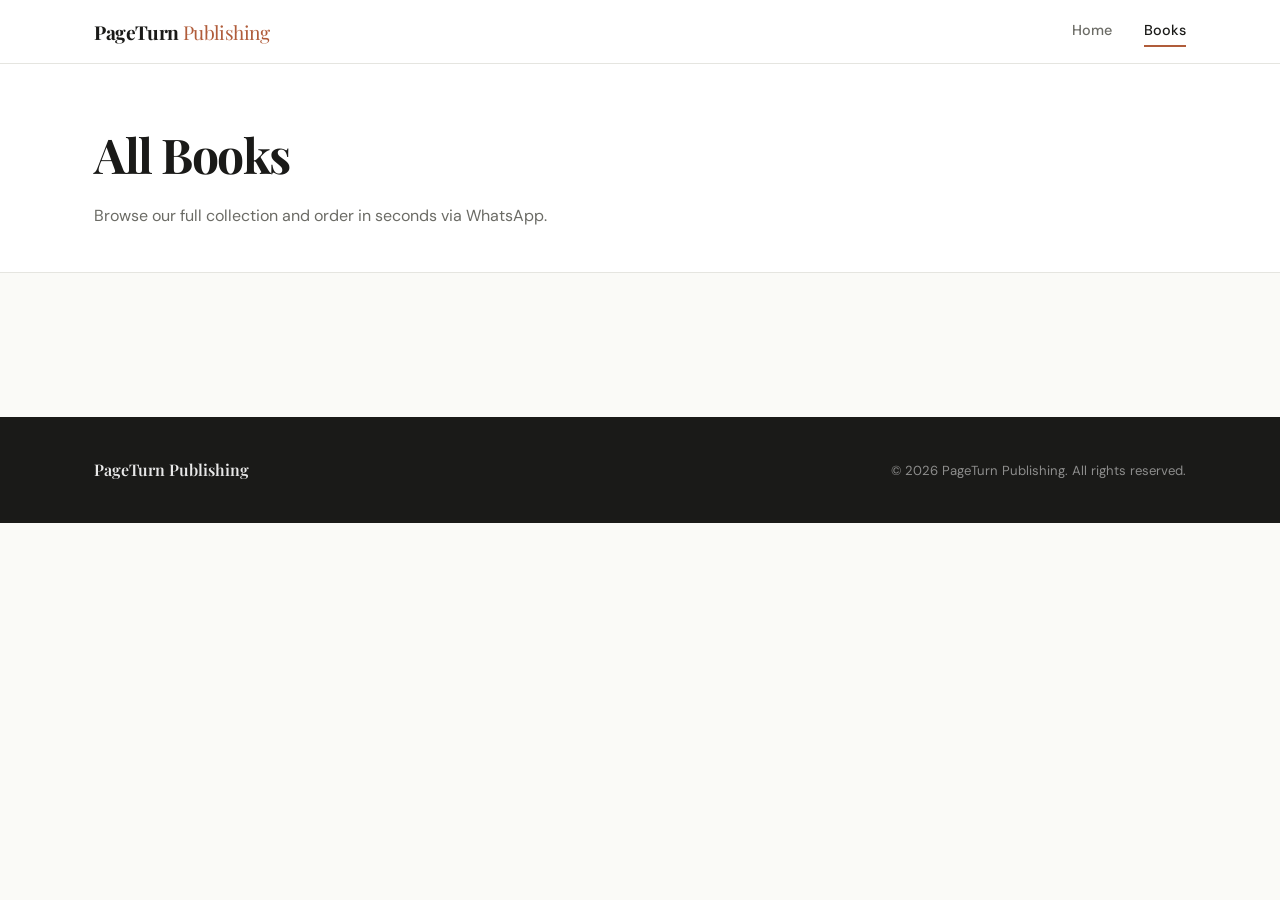
==== books.html @ ef74abce "1st commit" ====
<!DOCTYPE html>
<html lang="en">
<head>
  <meta charset="UTF-8" />
  <meta name="viewport" content="width=device-width, initial-scale=1.0" />
  <title>All Books — PageTurn Publishing</title>
  <link rel="stylesheet" href="style.css" />
  <link rel="preconnect" href="https://fonts.googleapis.com" />
  <link rel="preconnect" href="https://fonts.gstatic.com" crossorigin />
  <link href="https://fonts.googleapis.com/css2?family=Playfair+Display:wght@400;600;700&family=DM+Sans:wght@300;400;500&display=swap" rel="stylesheet" />
</head>
<body>

  <!-- ============ HEADER ============ -->
  <header class="site-header">
    <div class="container header-inner">
      <a href="index.html" class="logo">PageTurn <span>Publishing</span></a>
      <nav class="nav">
        <a href="index.html" class="nav-link">Home</a>
        <a href="books.html" class="nav-link active">Books</a>
      </nav>
      <button class="hamburger" id="hamburger" aria-label="Toggle menu">&#9776;</button>
    </div>
    <div class="mobile-nav" id="mobileNav">
      <a href="index.html" class="nav-link">Home</a>
      <a href="books.html" class="nav-link">Books</a>
    </div>
  </header>

  <!-- ============ PAGE HERO ============ -->
  <section class="page-hero">
    <div class="container">
      <h1 class="page-title">All Books</h1>
      <p class="page-subtitle">Browse our full collection and order in seconds via WhatsApp.</p>
    </div>
  </section>

  <!-- ============ BOOKS GRID ============ -->
  <section class="section">
    <div class="container">
      <div class="books-grid" id="allBooksGrid">
        <!-- Cards injected by JS -->
      </div>
    </div>
  </section>

  <!-- ============ FOOTER ============ -->
  <footer class="site-footer">
    <div class="container footer-inner">
      <p class="footer-logo">PageTurn Publishing</p>
      <p class="footer-copy">&copy; 2026 PageTurn Publishing. All rights reserved.</p>
    </div>
  </footer>

  <script src="app.js"></script>
  <script>
    renderBooks('allBooksGrid', books);
  </script>
</body>
</html>
---- style.css ----
/* ============================================
   PageTurn Publishing — Main Stylesheet
   Aesthetic: Clean editorial / literary
   ============================================ */

/* ---------- CSS Variables ---------- */
:root {
    --color-bg:        #FAFAF7;
    --color-surface:   #FFFFFF;
    --color-accent:    #B05C3A;       /* warm terracotta */
    --color-accent-lt: #F3E8E2;
    --color-text:      #1A1A18;
    --color-muted:     #6B6B65;
    --color-border:    #E5E5E0;
    --color-header-bg: #FFFFFF;
  
    --font-display:    'Playfair Display', Georgia, serif;
    --font-body:       'DM Sans', system-ui, sans-serif;
  
    --radius-card:     8px;
    --radius-btn:      6px;
    --shadow-card:     0 2px 12px rgba(0,0,0,0.07);
    --shadow-hover:    0 6px 24px rgba(0,0,0,0.12);
  
    --max-width:       1140px;
    --header-h:        64px;
  }
  
  /* ---------- Reset ---------- */
  *, *::before, *::after { box-sizing: border-box; margin: 0; padding: 0; }
  html { scroll-behavior: smooth; }
  body {
    font-family: var(--font-body);
    background: var(--color-bg);
    color: var(--color-text);
    font-size: 16px;
    line-height: 1.6;
    -webkit-font-smoothing: antialiased;
  }
  a { text-decoration: none; color: inherit; }
  img { display: block; max-width: 100%; }
  
  /* ---------- Container ---------- */
  .container {
    width: 100%;
    max-width: var(--max-width);
    margin: 0 auto;
    padding: 0 24px;
  }
  
  /* ---------- Section ---------- */
  .section {
    padding: 72px 0;
  }
  
  /* ============================================
     HEADER
     ============================================ */
  .site-header {
    position: sticky;
    top: 0;
    z-index: 100;
    background: var(--color-header-bg);
    border-bottom: 1px solid var(--color-border);
    height: var(--header-h);
  }
  
  .header-inner {
    height: var(--header-h);
    display: flex;
    align-items: center;
    justify-content: space-between;
  }
  
  /* Logo */
  .logo {
    font-family: var(--font-display);
    font-size: 1.2rem;
    font-weight: 700;
    color: var(--color-text);
    letter-spacing: -0.02em;
  }
  .logo span {
    color: var(--color-accent);
    font-weight: 400;
  }
  
  /* Nav */
  .nav {
    display: flex;
    align-items: center;
    gap: 32px;
  }
  .nav-link {
    font-size: 0.9rem;
    font-weight: 500;
    color: var(--color-muted);
    transition: color 0.2s;
    position: relative;
    padding-bottom: 2px;
  }
  .nav-link::after {
    content: '';
    position: absolute;
    bottom: -2px; left: 0;
    width: 0; height: 2px;
    background: var(--color-accent);
    transition: width 0.25s ease;
  }
  .nav-link:hover,
  .nav-link.active {
    color: var(--color-text);
  }
  .nav-link:hover::after,
  .nav-link.active::after {
    width: 100%;
  }
  
  /* Hamburger (mobile) */
  .hamburger {
    display: none;
    background: none;
    border: none;
    font-size: 1.5rem;
    cursor: pointer;
    color: var(--color-text);
    padding: 4px;
  }
  
  /* Mobile nav drawer */
  .mobile-nav {
    display: none;
    flex-direction: column;
    background: var(--color-surface);
    border-bottom: 1px solid var(--color-border);
    padding: 16px 24px 20px;
    gap: 16px;
  }
  .mobile-nav .nav-link {
    font-size: 1rem;
  }
  .mobile-nav.open {
    display: flex;
  }
  
  /* ============================================
     BUTTONS
     ============================================ */
  .btn {
    display: inline-flex;
    align-items: center;
    gap: 8px;
    padding: 12px 24px;
    border-radius: var(--radius-btn);
    font-family: var(--font-body);
    font-size: 0.9rem;
    font-weight: 500;
    cursor: pointer;
    border: none;
    transition: background 0.2s, transform 0.15s, box-shadow 0.2s;
  }
  .btn:active { transform: translateY(1px); }
  
  .btn-primary {
    background: var(--color-accent);
    color: #fff;
  }
  .btn-primary:hover {
    background: #9A4F31;
    box-shadow: 0 4px 16px rgba(176, 92, 58, 0.35);
  }
  
  .btn-outline {
    background: transparent;
    color: var(--color-accent);
    border: 1.5px solid var(--color-accent);
  }
  .btn-outline:hover {
    background: var(--color-accent-lt);
  }
  
  .btn-large {
    padding: 14px 32px;
    font-size: 1rem;
  }
  
  /* ============================================
     HERO
     ============================================ */
  .hero {
    background: var(--color-surface);
    padding: 80px 0 72px;
    border-bottom: 1px solid var(--color-border);
    overflow: hidden;
  }
  
  .hero-inner {
    display: flex;
    align-items: center;
    gap: 64px;
  }
  
  .hero-text {
    flex: 1;
    min-width: 0;
  }
  
  .hero-eyebrow {
    font-size: 0.8rem;
    font-weight: 500;
    text-transform: uppercase;
    letter-spacing: 0.12em;
    color: var(--color-accent);
    margin-bottom: 16px;
  }
  
  .hero-heading {
    font-family: var(--font-display);
    font-size: clamp(2.4rem, 5vw, 3.8rem);
    font-weight: 700;
    line-height: 1.1;
    letter-spacing: -0.03em;
    color: var(--color-text);
    margin-bottom: 20px;
  }
  .hero-heading em {
    font-style: italic;
    color: var(--color-accent);
  }
  
  .hero-sub {
    font-size: 1.05rem;
    color: var(--color-muted);
    line-height: 1.7;
    margin-bottom: 36px;
    max-width: 420px;
  }
  
  /* Decorative book stack (CSS only) */
  .hero-visual {
    flex: 0 0 300px;
    display: flex;
    justify-content: center;
    align-items: flex-end;
  }
  
  .hero-book-stack {
    position: relative;
    width: 160px;
    height: 200px;
  }
  
  .stack-book {
    position: absolute;
    border-radius: 4px 6px 6px 4px;
    box-shadow: 4px 4px 12px rgba(0,0,0,0.18);
  }
  .b1 {
    width: 120px; height: 172px;
    background: linear-gradient(145deg, #4A6FA5, #2D4A7A);
    bottom: 0; left: 20px;
    transform: rotate(-6deg);
  }
  .b2 {
    width: 120px; height: 162px;
    background: linear-gradient(145deg, #B05C3A, #7A3A22);
    bottom: 8px; left: 30px;
    transform: rotate(2deg);
  }
  .b3 {
    width: 120px; height: 178px;
    background: linear-gradient(145deg, #5B8C5A, #3A6039);
    bottom: 2px; left: 10px;
    transform: rotate(-1deg);
  }
  
  /* ============================================
     SECTION HEADER
     ============================================ */
  .section-header {
    display: flex;
    align-items: baseline;
    justify-content: space-between;
    margin-bottom: 40px;
  }
  
  .section-title {
    font-family: var(--font-display);
    font-size: 1.9rem;
    font-weight: 600;
    letter-spacing: -0.02em;
  }
  
  .section-link {
    font-size: 0.875rem;
    font-weight: 500;
    color: var(--color-accent);
    transition: opacity 0.2s;
  }
  .section-link:hover { opacity: 0.7; }
  
  /* ============================================
     BOOK CARDS GRID
     ============================================ */
  .books-grid {
    display: grid;
    grid-template-columns: repeat(auto-fill, minmax(230px, 1fr));
    gap: 28px;
  }
  
  /* Card */
  .book-card {
    background: var(--color-surface);
    border: 1px solid var(--color-border);
    border-radius: var(--radius-card);
    overflow: hidden;
    display: flex;
    flex-direction: column;
    transition: transform 0.22s, box-shadow 0.22s;
    cursor: pointer;
  }
  .book-card:hover {
    transform: translateY(-4px);
    box-shadow: var(--shadow-hover);
  }
  
  /* Cover */
  .card-cover {
    width: 100%;
    aspect-ratio: 3 / 4;
    display: flex;
    flex-direction: column;
    align-items: center;
    justify-content: flex-end;
    padding: 20px 16px 16px;
    position: relative;
    overflow: hidden;
  }
  .card-cover::after {
    content: '';
    position: absolute;
    inset: 0;
    background: linear-gradient(to top, rgba(0,0,0,0.5) 0%, transparent 60%);
  }
  
  .cover-spine {
    position: absolute;
    left: 0; top: 0; bottom: 0;
    width: 10px;
    background: rgba(0,0,0,0.25);
  }
  
  .cover-text {
    position: relative;
    z-index: 1;
    text-align: center;
  }
  .cover-book-title {
    display: block;
    font-family: var(--font-display);
    font-size: 0.95rem;
    font-weight: 600;
    color: #fff;
    line-height: 1.3;
    margin-bottom: 4px;
  }
  .cover-book-author {
    display: block;
    font-size: 0.72rem;
    color: rgba(255,255,255,0.8);
    letter-spacing: 0.05em;
  }
  
  /* Card body */
  .card-body {
    padding: 18px;
    flex: 1;
    display: flex;
    flex-direction: column;
    gap: 6px;
  }
  .card-genre {
    font-size: 0.72rem;
    font-weight: 500;
    text-transform: uppercase;
    letter-spacing: 0.1em;
    color: var(--color-accent);
  }
  .card-title {
    font-family: var(--font-display);
    font-size: 1.05rem;
    font-weight: 600;
    line-height: 1.3;
    color: var(--color-text);
  }
  .card-author {
    font-size: 0.82rem;
    color: var(--color-muted);
  }
  .card-footer {
    display: flex;
    align-items: center;
    justify-content: space-between;
    margin-top: auto;
    padding-top: 12px;
    border-top: 1px solid var(--color-border);
  }
  .card-price {
    font-family: var(--font-display);
    font-size: 1.15rem;
    font-weight: 600;
    color: var(--color-text);
  }
  
  /* ============================================
     PAGE HERO (inner pages)
     ============================================ */
  .page-hero {
    background: var(--color-surface);
    border-bottom: 1px solid var(--color-border);
    padding: 52px 0 44px;
  }
  .page-title {
    font-family: var(--font-display);
    font-size: clamp(2rem, 4vw, 3rem);
    font-weight: 700;
    letter-spacing: -0.03em;
    margin-bottom: 10px;
  }
  .page-subtitle {
    font-size: 1rem;
    color: var(--color-muted);
    max-width: 480px;
  }
  
  /* ============================================
     PRODUCT PAGE
     ============================================ */
  .product-section { padding-bottom: 40px; }
  
  .back-link {
    display: inline-block;
    font-size: 0.875rem;
    font-weight: 500;
    color: var(--color-muted);
    margin-bottom: 36px;
    transition: color 0.2s;
  }
  .back-link:hover { color: var(--color-accent); }
  
  .product-layout {
    display: grid;
    grid-template-columns: 360px 1fr;
    gap: 64px;
    align-items: start;
  }
  
  .product-image-wrap {
    position: sticky;
    top: calc(var(--header-h) + 24px);
  }
  
  .product-cover {
    width: 100%;
    aspect-ratio: 3 / 4;
    border-radius: 6px 10px 10px 6px;
    display: flex;
    flex-direction: column;
    align-items: center;
    justify-content: center;
    gap: 12px;
    padding: 32px;
    text-align: center;
    box-shadow: -6px 0 0 rgba(0,0,0,0.2), 6px 8px 32px rgba(0,0,0,0.25);
    position: relative;
  }
  .product-cover::before {
    content: '';
    position: absolute;
    left: 0; top: 0; bottom: 0;
    width: 14px;
    background: rgba(0,0,0,0.25);
    border-radius: 6px 0 0 6px;
  }
  .product-cover-title {
    font-family: var(--font-display);
    font-size: 1.5rem;
    font-weight: 700;
    color: #fff;
    line-height: 1.2;
    position: relative;
    z-index: 1;
  }
  .product-cover-author {
    font-size: 0.85rem;
    color: rgba(255,255,255,0.75);
    letter-spacing: 0.06em;
    position: relative;
    z-index: 1;
  }
  
  .product-details { padding-top: 8px; }
  .product-genre {
    font-size: 0.78rem;
    font-weight: 500;
    text-transform: uppercase;
    letter-spacing: 0.12em;
    color: var(--color-accent);
    margin-bottom: 12px;
  }
  .product-title {
    font-family: var(--font-display);
    font-size: clamp(1.8rem, 3vw, 2.6rem);
    font-weight: 700;
    letter-spacing: -0.03em;
    line-height: 1.1;
    margin-bottom: 8px;
  }
  .product-author {
    font-size: 1rem;
    color: var(--color-muted);
    margin-bottom: 20px;
  }
  .product-price {
    font-family: var(--font-display);
    font-size: 2rem;
    font-weight: 700;
    color: var(--color-text);
    margin-bottom: 24px;
  }
  .product-description {
    font-size: 1rem;
    color: var(--color-muted);
    line-height: 1.75;
    margin-bottom: 32px;
    max-width: 520px;
  }
  .product-note {
    margin-top: 16px;
    font-size: 0.82rem;
    color: var(--color-muted);
  }
  .product-note em {
    color: var(--color-text);
  }
  
  /* ============================================
     RELATED SECTION
     ============================================ */
  .related-section {
    background: var(--color-surface);
    border-top: 1px solid var(--color-border);
    padding-top: 56px;
  }
  
  /* ============================================
     FOOTER
     ============================================ */
  .site-footer {
    background: var(--color-text);
    color: rgba(255,255,255,0.9);
    padding: 40px 0;
  }
  .footer-inner {
    display: flex;
    align-items: center;
    justify-content: space-between;
    gap: 16px;
    flex-wrap: wrap;
  }
  .footer-logo {
    font-family: var(--font-display);
    font-size: 1rem;
    font-weight: 600;
  }
  .footer-copy {
    font-size: 0.82rem;
    color: rgba(255,255,255,0.5);
  }
  
  /* ============================================
     RESPONSIVE — TABLET
     ============================================ */
  @media (max-width: 900px) {
    .hero-inner {
      flex-direction: column;
      gap: 40px;
      text-align: center;
    }
    .hero-sub { margin: 0 auto 36px; }
    .hero-visual { flex: none; }
  
    .product-layout {
      grid-template-columns: 1fr;
      gap: 40px;
    }
    .product-image-wrap {
      position: static;
      max-width: 320px;
      margin: 0 auto;
    }
    .product-details { padding-top: 0; }
  }
  
  /* ============================================
     RESPONSIVE — MOBILE
     ============================================ */
  @media (max-width: 600px) {
    .section { padding: 48px 0; }
  
    /* Header */
    .nav { display: none; }
    .hamburger { display: block; }
  
    /* Hero */
    .hero { padding: 56px 0 48px; }
    .hero-heading { font-size: 2.4rem; }
  
    /* Grid — 2 cols on small phones */
    .books-grid {
      grid-template-columns: repeat(2, 1fr);
      gap: 16px;
    }
    .card-body { padding: 12px; }
    .card-title { font-size: 0.9rem; }
    .card-price { font-size: 1rem; }
    .btn { font-size: 0.8rem; padding: 9px 14px; }
  
    /* Footer */
    .footer-inner { flex-direction: column; align-items: flex-start; }
  }
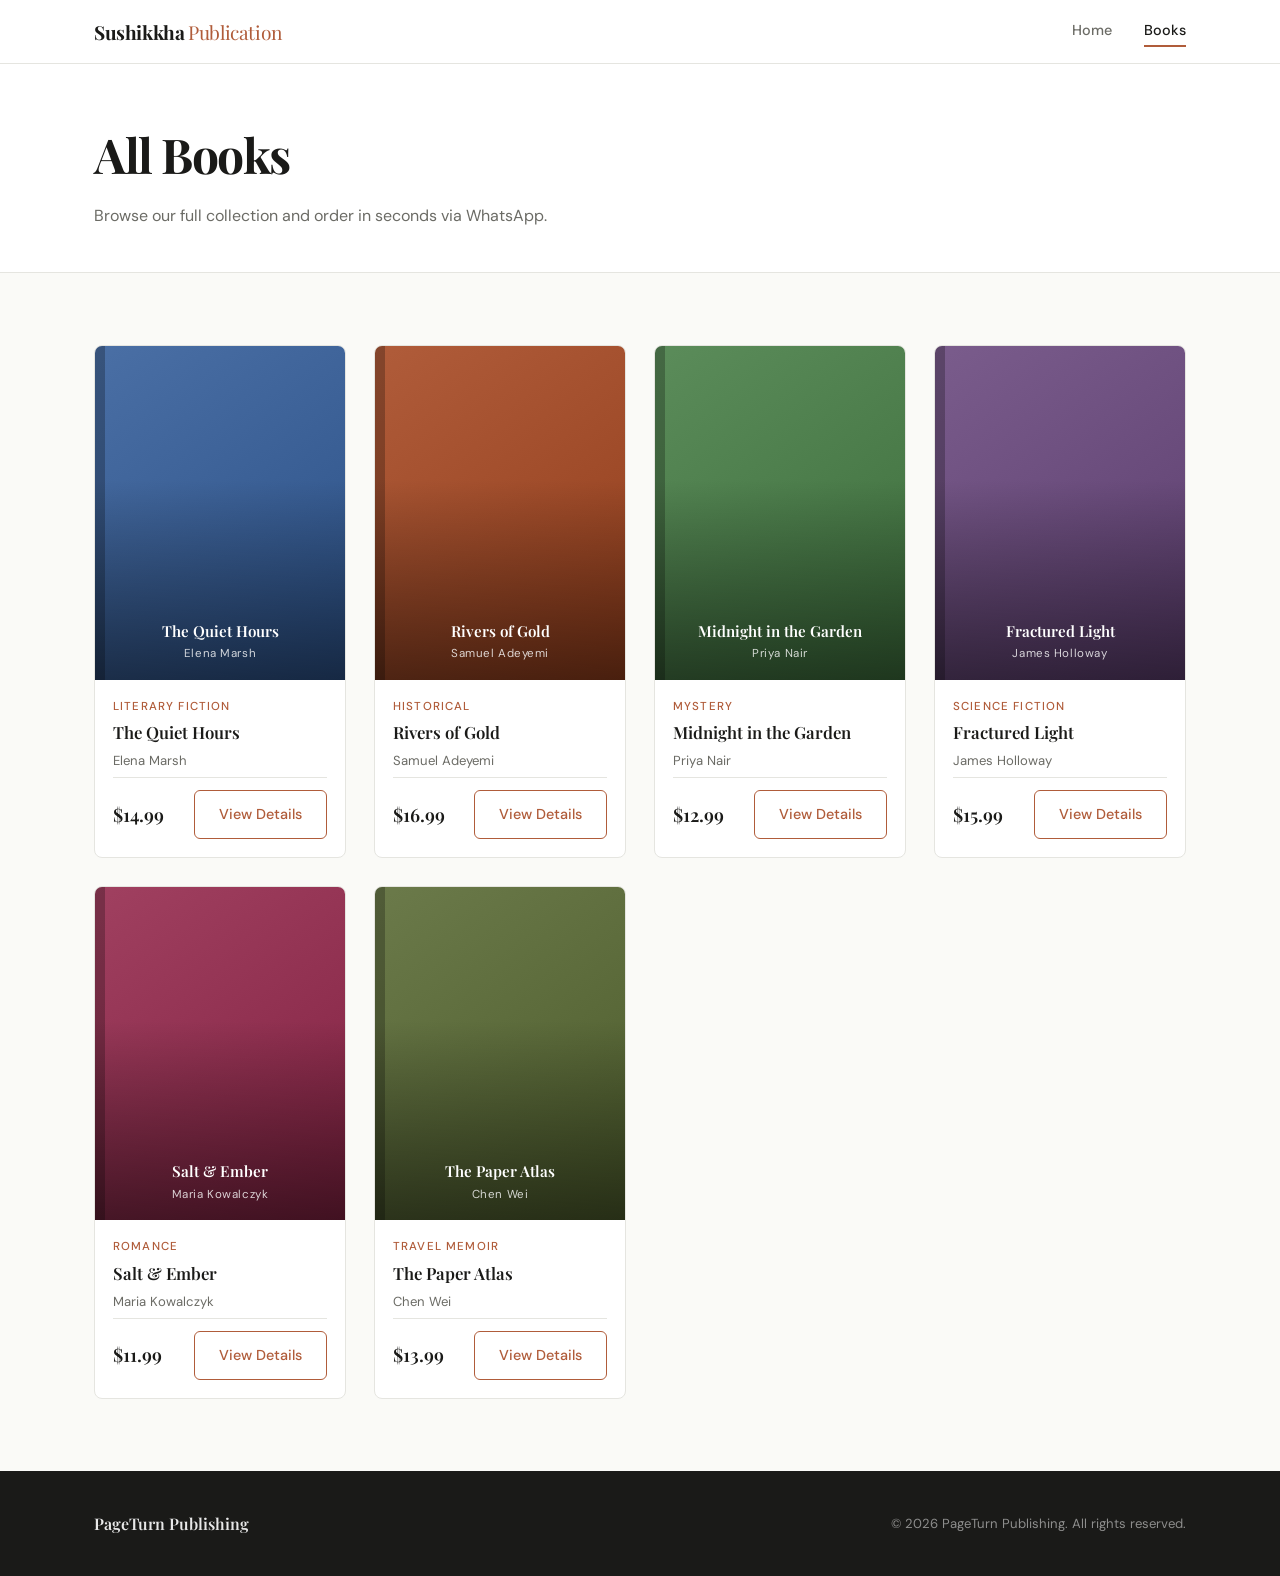
==== commit 03e9ecfb: "update" ====
--- a/books.html
+++ b/books.html
@@ -3,7 +3,7 @@
 <head>
   <meta charset="UTF-8" />
   <meta name="viewport" content="width=device-width, initial-scale=1.0" />
-  <title>All Books — PageTurn Publishing</title>
+  <title>All Books — Sushikkha Publication</title>
   <link rel="stylesheet" href="style.css" />
   <link rel="preconnect" href="https://fonts.googleapis.com" />
   <link rel="preconnect" href="https://fonts.gstatic.com" crossorigin />
@@ -14,7 +14,7 @@
   <!-- ============ HEADER ============ -->
   <header class="site-header">
     <div class="container header-inner">
-      <a href="index.html" class="logo">PageTurn <span>Publishing</span></a>
+      <a href="index.html" class="logo">Sushikkha <span>Publication</span></a>
       <nav class="nav">
         <a href="index.html" class="nav-link">Home</a>
         <a href="books.html" class="nav-link active">Books</a>
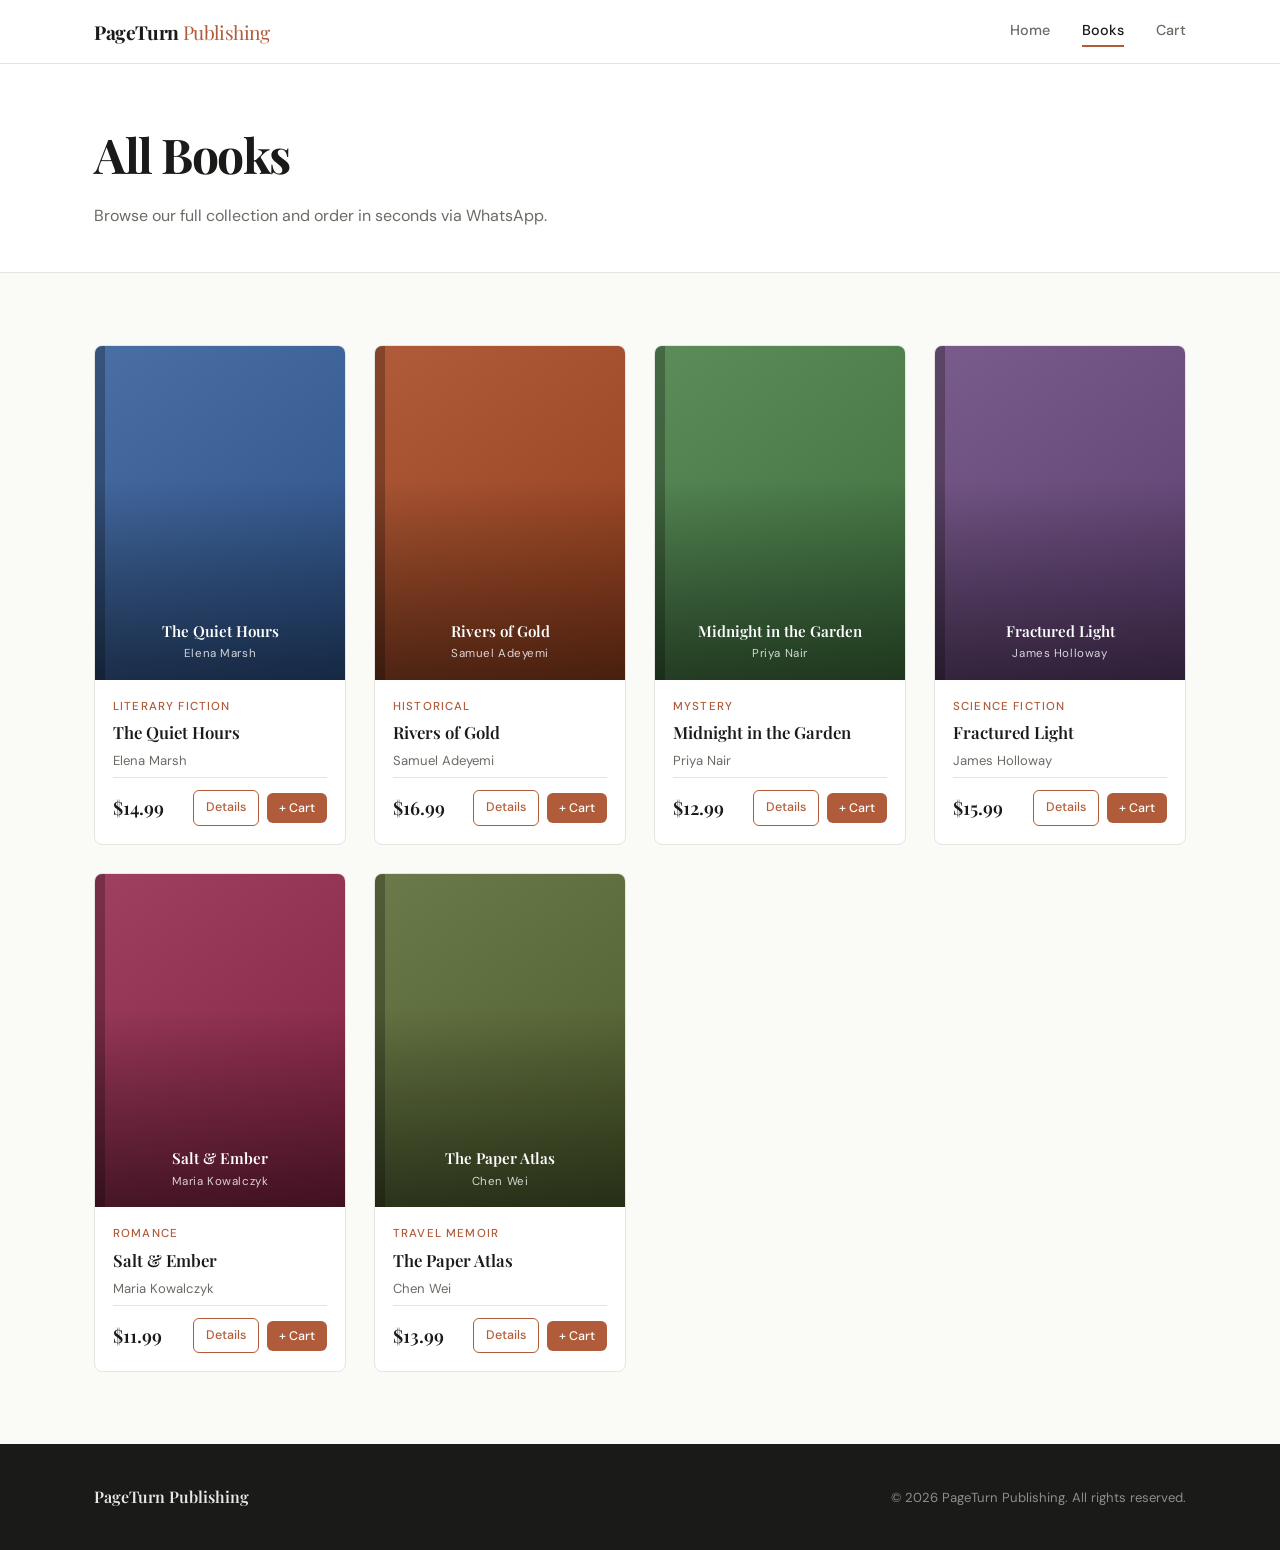
==== commit 6425a2d6: "yes" ====
--- a/books.html
+++ b/books.html
@@ -3,7 +3,7 @@
 <head>
   <meta charset="UTF-8" />
   <meta name="viewport" content="width=device-width, initial-scale=1.0" />
-  <title>All Books — Sushikkha Publication</title>
+  <title>All Books — PageTurn Publishing</title>
   <link rel="stylesheet" href="style.css" />
   <link rel="preconnect" href="https://fonts.googleapis.com" />
   <link rel="preconnect" href="https://fonts.gstatic.com" crossorigin />
@@ -14,16 +14,20 @@
   <!-- ============ HEADER ============ -->
   <header class="site-header">
     <div class="container header-inner">
-      <a href="index.html" class="logo">Sushikkha <span>Publication</span></a>
+      <a href="index.html" class="logo">PageTurn <span>Publishing</span></a>
       <nav class="nav">
         <a href="index.html" class="nav-link">Home</a>
         <a href="books.html" class="nav-link active">Books</a>
+        <a href="cart.html" class="nav-link cart-nav-link">
+          Cart <span class="cart-badge" id="cartBadge" style="display:none">0</span>
+        </a>
       </nav>
       <button class="hamburger" id="hamburger" aria-label="Toggle menu">&#9776;</button>
     </div>
     <div class="mobile-nav" id="mobileNav">
       <a href="index.html" class="nav-link">Home</a>
       <a href="books.html" class="nav-link">Books</a>
+      <a href="cart.html" class="nav-link">Cart</a>
     </div>
   </header>
 
@@ -57,4 +61,4 @@
     renderBooks('allBooksGrid', books);
   </script>
 </body>
-</html>+</html>
--- a/style.css
+++ b/style.css
@@ -5,627 +5,871 @@
 
 /* ---------- CSS Variables ---------- */
 :root {
-    --color-bg:        #FAFAF7;
-    --color-surface:   #FFFFFF;
-    --color-accent:    #B05C3A;       /* warm terracotta */
-    --color-accent-lt: #F3E8E2;
-    --color-text:      #1A1A18;
-    --color-muted:     #6B6B65;
-    --color-border:    #E5E5E0;
-    --color-header-bg: #FFFFFF;
-  
-    --font-display:    'Playfair Display', Georgia, serif;
-    --font-body:       'DM Sans', system-ui, sans-serif;
-  
-    --radius-card:     8px;
-    --radius-btn:      6px;
-    --shadow-card:     0 2px 12px rgba(0,0,0,0.07);
-    --shadow-hover:    0 6px 24px rgba(0,0,0,0.12);
-  
-    --max-width:       1140px;
-    --header-h:        64px;
+  --color-bg:        #FAFAF7;
+  --color-surface:   #FFFFFF;
+  --color-accent:    #B05C3A;       /* warm terracotta */
+  --color-accent-lt: #F3E8E2;
+  --color-text:      #1A1A18;
+  --color-muted:     #6B6B65;
+  --color-border:    #E5E5E0;
+  --color-header-bg: #FFFFFF;
+
+  --font-display:    'Playfair Display', Georgia, serif;
+  --font-body:       'DM Sans', system-ui, sans-serif;
+
+  --radius-card:     8px;
+  --radius-btn:      6px;
+  --shadow-card:     0 2px 12px rgba(0,0,0,0.07);
+  --shadow-hover:    0 6px 24px rgba(0,0,0,0.12);
+
+  --max-width:       1140px;
+  --header-h:        64px;
+}
+
+/* ---------- Reset ---------- */
+*, *::before, *::after { box-sizing: border-box; margin: 0; padding: 0; }
+html { scroll-behavior: smooth; }
+body {
+  font-family: var(--font-body);
+  background: var(--color-bg);
+  color: var(--color-text);
+  font-size: 16px;
+  line-height: 1.6;
+  -webkit-font-smoothing: antialiased;
+}
+a { text-decoration: none; color: inherit; }
+img { display: block; max-width: 100%; }
+
+/* ---------- Container ---------- */
+.container {
+  width: 100%;
+  max-width: var(--max-width);
+  margin: 0 auto;
+  padding: 0 24px;
+}
+
+/* ---------- Section ---------- */
+.section {
+  padding: 72px 0;
+}
+
+/* ============================================
+   HEADER
+   ============================================ */
+.site-header {
+  position: sticky;
+  top: 0;
+  z-index: 100;
+  background: var(--color-header-bg);
+  border-bottom: 1px solid var(--color-border);
+  height: var(--header-h);
+}
+
+.header-inner {
+  height: var(--header-h);
+  display: flex;
+  align-items: center;
+  justify-content: space-between;
+}
+
+/* Logo */
+.logo {
+  font-family: var(--font-display);
+  font-size: 1.2rem;
+  font-weight: 700;
+  color: var(--color-text);
+  letter-spacing: -0.02em;
+}
+.logo span {
+  color: var(--color-accent);
+  font-weight: 400;
+}
+
+/* Nav */
+.nav {
+  display: flex;
+  align-items: center;
+  gap: 32px;
+}
+.nav-link {
+  font-size: 0.9rem;
+  font-weight: 500;
+  color: var(--color-muted);
+  transition: color 0.2s;
+  position: relative;
+  padding-bottom: 2px;
+}
+.nav-link::after {
+  content: '';
+  position: absolute;
+  bottom: -2px; left: 0;
+  width: 0; height: 2px;
+  background: var(--color-accent);
+  transition: width 0.25s ease;
+}
+.nav-link:hover,
+.nav-link.active {
+  color: var(--color-text);
+}
+.nav-link:hover::after,
+.nav-link.active::after {
+  width: 100%;
+}
+
+/* Hamburger (mobile) */
+.hamburger {
+  display: none;
+  background: none;
+  border: none;
+  font-size: 1.5rem;
+  cursor: pointer;
+  color: var(--color-text);
+  padding: 4px;
+}
+
+/* Mobile nav drawer */
+.mobile-nav {
+  display: none;
+  flex-direction: column;
+  background: var(--color-surface);
+  border-bottom: 1px solid var(--color-border);
+  padding: 16px 24px 20px;
+  gap: 16px;
+}
+.mobile-nav .nav-link {
+  font-size: 1rem;
+}
+.mobile-nav.open {
+  display: flex;
+}
+
+/* ============================================
+   BUTTONS
+   ============================================ */
+.btn {
+  display: inline-flex;
+  align-items: center;
+  gap: 8px;
+  padding: 12px 24px;
+  border-radius: var(--radius-btn);
+  font-family: var(--font-body);
+  font-size: 0.9rem;
+  font-weight: 500;
+  cursor: pointer;
+  border: none;
+  transition: background 0.2s, transform 0.15s, box-shadow 0.2s;
+}
+.btn:active { transform: translateY(1px); }
+
+.btn-primary {
+  background: var(--color-accent);
+  color: #fff;
+}
+.btn-primary:hover {
+  background: #9A4F31;
+  box-shadow: 0 4px 16px rgba(176, 92, 58, 0.35);
+}
+
+.btn-outline {
+  background: transparent;
+  color: var(--color-accent);
+  border: 1.5px solid var(--color-accent);
+}
+.btn-outline:hover {
+  background: var(--color-accent-lt);
+}
+
+.btn-large {
+  padding: 14px 32px;
+  font-size: 1rem;
+}
+
+/* ============================================
+   HERO
+   ============================================ */
+.hero {
+  background: var(--color-surface);
+  padding: 80px 0 72px;
+  border-bottom: 1px solid var(--color-border);
+  overflow: hidden;
+}
+
+.hero-inner {
+  display: flex;
+  align-items: center;
+  gap: 64px;
+}
+
+.hero-text {
+  flex: 1;
+  min-width: 0;
+}
+
+.hero-eyebrow {
+  font-size: 0.8rem;
+  font-weight: 500;
+  text-transform: uppercase;
+  letter-spacing: 0.12em;
+  color: var(--color-accent);
+  margin-bottom: 16px;
+}
+
+.hero-heading {
+  font-family: var(--font-display);
+  font-size: clamp(2.4rem, 5vw, 3.8rem);
+  font-weight: 700;
+  line-height: 1.1;
+  letter-spacing: -0.03em;
+  color: var(--color-text);
+  margin-bottom: 20px;
+}
+.hero-heading em {
+  font-style: italic;
+  color: var(--color-accent);
+}
+
+.hero-sub {
+  font-size: 1.05rem;
+  color: var(--color-muted);
+  line-height: 1.7;
+  margin-bottom: 36px;
+  max-width: 420px;
+}
+
+/* Decorative book stack (CSS only) */
+.hero-visual {
+  flex: 0 0 300px;
+  display: flex;
+  justify-content: center;
+  align-items: flex-end;
+}
+
+.hero-book-stack {
+  position: relative;
+  width: 160px;
+  height: 200px;
+}
+
+.stack-book {
+  position: absolute;
+  border-radius: 4px 6px 6px 4px;
+  box-shadow: 4px 4px 12px rgba(0,0,0,0.18);
+}
+.b1 {
+  width: 120px; height: 172px;
+  background: linear-gradient(145deg, #4A6FA5, #2D4A7A);
+  bottom: 0; left: 20px;
+  transform: rotate(-6deg);
+}
+.b2 {
+  width: 120px; height: 162px;
+  background: linear-gradient(145deg, #B05C3A, #7A3A22);
+  bottom: 8px; left: 30px;
+  transform: rotate(2deg);
+}
+.b3 {
+  width: 120px; height: 178px;
+  background: linear-gradient(145deg, #5B8C5A, #3A6039);
+  bottom: 2px; left: 10px;
+  transform: rotate(-1deg);
+}
+
+/* ============================================
+   SECTION HEADER
+   ============================================ */
+.section-header {
+  display: flex;
+  align-items: baseline;
+  justify-content: space-between;
+  margin-bottom: 40px;
+}
+
+.section-title {
+  font-family: var(--font-display);
+  font-size: 1.9rem;
+  font-weight: 600;
+  letter-spacing: -0.02em;
+}
+
+.section-link {
+  font-size: 0.875rem;
+  font-weight: 500;
+  color: var(--color-accent);
+  transition: opacity 0.2s;
+}
+.section-link:hover { opacity: 0.7; }
+
+/* ============================================
+   BOOK CARDS GRID
+   ============================================ */
+.books-grid {
+  display: grid;
+  grid-template-columns: repeat(auto-fill, minmax(230px, 1fr));
+  gap: 28px;
+}
+
+/* Card */
+.book-card {
+  background: var(--color-surface);
+  border: 1px solid var(--color-border);
+  border-radius: var(--radius-card);
+  overflow: hidden;
+  display: flex;
+  flex-direction: column;
+  transition: transform 0.22s, box-shadow 0.22s;
+  cursor: pointer;
+}
+.book-card:hover {
+  transform: translateY(-4px);
+  box-shadow: var(--shadow-hover);
+}
+
+/* Cover */
+.card-cover {
+  width: 100%;
+  aspect-ratio: 3 / 4;
+  display: flex;
+  flex-direction: column;
+  align-items: center;
+  justify-content: flex-end;
+  padding: 20px 16px 16px;
+  position: relative;
+  overflow: hidden;
+}
+.card-cover::after {
+  content: '';
+  position: absolute;
+  inset: 0;
+  background: linear-gradient(to top, rgba(0,0,0,0.5) 0%, transparent 60%);
+}
+
+.cover-spine {
+  position: absolute;
+  left: 0; top: 0; bottom: 0;
+  width: 10px;
+  background: rgba(0,0,0,0.25);
+}
+
+.cover-text {
+  position: relative;
+  z-index: 1;
+  text-align: center;
+}
+.cover-book-title {
+  display: block;
+  font-family: var(--font-display);
+  font-size: 0.95rem;
+  font-weight: 600;
+  color: #fff;
+  line-height: 1.3;
+  margin-bottom: 4px;
+}
+.cover-book-author {
+  display: block;
+  font-size: 0.72rem;
+  color: rgba(255,255,255,0.8);
+  letter-spacing: 0.05em;
+}
+
+/* Card body */
+.card-body {
+  padding: 18px;
+  flex: 1;
+  display: flex;
+  flex-direction: column;
+  gap: 6px;
+}
+.card-genre {
+  font-size: 0.72rem;
+  font-weight: 500;
+  text-transform: uppercase;
+  letter-spacing: 0.1em;
+  color: var(--color-accent);
+}
+.card-title {
+  font-family: var(--font-display);
+  font-size: 1.05rem;
+  font-weight: 600;
+  line-height: 1.3;
+  color: var(--color-text);
+}
+.card-author {
+  font-size: 0.82rem;
+  color: var(--color-muted);
+}
+.card-footer {
+  display: flex;
+  align-items: center;
+  justify-content: space-between;
+  margin-top: auto;
+  padding-top: 12px;
+  border-top: 1px solid var(--color-border);
+}
+.card-price {
+  font-family: var(--font-display);
+  font-size: 1.15rem;
+  font-weight: 600;
+  color: var(--color-text);
+}
+
+/* ============================================
+   PAGE HERO (inner pages)
+   ============================================ */
+.page-hero {
+  background: var(--color-surface);
+  border-bottom: 1px solid var(--color-border);
+  padding: 52px 0 44px;
+}
+.page-title {
+  font-family: var(--font-display);
+  font-size: clamp(2rem, 4vw, 3rem);
+  font-weight: 700;
+  letter-spacing: -0.03em;
+  margin-bottom: 10px;
+}
+.page-subtitle {
+  font-size: 1rem;
+  color: var(--color-muted);
+  max-width: 480px;
+}
+
+/* ============================================
+   PRODUCT PAGE
+   ============================================ */
+.product-section { padding-bottom: 40px; }
+
+.back-link {
+  display: inline-block;
+  font-size: 0.875rem;
+  font-weight: 500;
+  color: var(--color-muted);
+  margin-bottom: 36px;
+  transition: color 0.2s;
+}
+.back-link:hover { color: var(--color-accent); }
+
+.product-layout {
+  display: grid;
+  grid-template-columns: 360px 1fr;
+  gap: 64px;
+  align-items: start;
+}
+
+.product-image-wrap {
+  position: sticky;
+  top: calc(var(--header-h) + 24px);
+}
+
+.product-cover {
+  width: 100%;
+  aspect-ratio: 3 / 4;
+  border-radius: 6px 10px 10px 6px;
+  display: flex;
+  flex-direction: column;
+  align-items: center;
+  justify-content: center;
+  gap: 12px;
+  padding: 32px;
+  text-align: center;
+  box-shadow: -6px 0 0 rgba(0,0,0,0.2), 6px 8px 32px rgba(0,0,0,0.25);
+  position: relative;
+}
+.product-cover::before {
+  content: '';
+  position: absolute;
+  left: 0; top: 0; bottom: 0;
+  width: 14px;
+  background: rgba(0,0,0,0.25);
+  border-radius: 6px 0 0 6px;
+}
+.product-cover-title {
+  font-family: var(--font-display);
+  font-size: 1.5rem;
+  font-weight: 700;
+  color: #fff;
+  line-height: 1.2;
+  position: relative;
+  z-index: 1;
+}
+.product-cover-author {
+  font-size: 0.85rem;
+  color: rgba(255,255,255,0.75);
+  letter-spacing: 0.06em;
+  position: relative;
+  z-index: 1;
+}
+
+.product-details { padding-top: 8px; }
+.product-genre {
+  font-size: 0.78rem;
+  font-weight: 500;
+  text-transform: uppercase;
+  letter-spacing: 0.12em;
+  color: var(--color-accent);
+  margin-bottom: 12px;
+}
+.product-title {
+  font-family: var(--font-display);
+  font-size: clamp(1.8rem, 3vw, 2.6rem);
+  font-weight: 700;
+  letter-spacing: -0.03em;
+  line-height: 1.1;
+  margin-bottom: 8px;
+}
+.product-author {
+  font-size: 1rem;
+  color: var(--color-muted);
+  margin-bottom: 20px;
+}
+.product-price {
+  font-family: var(--font-display);
+  font-size: 2rem;
+  font-weight: 700;
+  color: var(--color-text);
+  margin-bottom: 24px;
+}
+.product-description {
+  font-size: 1rem;
+  color: var(--color-muted);
+  line-height: 1.75;
+  margin-bottom: 32px;
+  max-width: 520px;
+}
+.product-note {
+  margin-top: 16px;
+  font-size: 0.82rem;
+  color: var(--color-muted);
+}
+.product-note em {
+  color: var(--color-text);
+}
+
+/* ============================================
+   RELATED SECTION
+   ============================================ */
+.related-section {
+  background: var(--color-surface);
+  border-top: 1px solid var(--color-border);
+  padding-top: 56px;
+}
+
+/* ============================================
+   FOOTER
+   ============================================ */
+.site-footer {
+  background: var(--color-text);
+  color: rgba(255,255,255,0.9);
+  padding: 40px 0;
+}
+.footer-inner {
+  display: flex;
+  align-items: center;
+  justify-content: space-between;
+  gap: 16px;
+  flex-wrap: wrap;
+}
+.footer-logo {
+  font-family: var(--font-display);
+  font-size: 1rem;
+  font-weight: 600;
+}
+.footer-copy {
+  font-size: 0.82rem;
+  color: rgba(255,255,255,0.5);
+}
+
+/* ============================================
+   RESPONSIVE — TABLET
+   ============================================ */
+@media (max-width: 900px) {
+  .hero-inner {
+    flex-direction: column;
+    gap: 40px;
+    text-align: center;
   }
-  
-  /* ---------- Reset ---------- */
-  *, *::before, *::after { box-sizing: border-box; margin: 0; padding: 0; }
-  html { scroll-behavior: smooth; }
-  body {
-    font-family: var(--font-body);
-    background: var(--color-bg);
-    color: var(--color-text);
-    font-size: 16px;
-    line-height: 1.6;
-    -webkit-font-smoothing: antialiased;
+  .hero-sub { margin: 0 auto 36px; }
+  .hero-visual { flex: none; }
+
+  .product-layout {
+    grid-template-columns: 1fr;
+    gap: 40px;
   }
-  a { text-decoration: none; color: inherit; }
-  img { display: block; max-width: 100%; }
-  
-  /* ---------- Container ---------- */
-  .container {
-    width: 100%;
-    max-width: var(--max-width);
+  .product-image-wrap {
+    position: static;
+    max-width: 320px;
     margin: 0 auto;
-    padding: 0 24px;
   }
-  
-  /* ---------- Section ---------- */
-  .section {
-    padding: 72px 0;
-  }
-  
-  /* ============================================
-     HEADER
-     ============================================ */
-  .site-header {
-    position: sticky;
-    top: 0;
-    z-index: 100;
-    background: var(--color-header-bg);
-    border-bottom: 1px solid var(--color-border);
-    height: var(--header-h);
-  }
-  
-  .header-inner {
-    height: var(--header-h);
-    display: flex;
-    align-items: center;
-    justify-content: space-between;
-  }
-  
-  /* Logo */
-  .logo {
-    font-family: var(--font-display);
-    font-size: 1.2rem;
-    font-weight: 700;
-    color: var(--color-text);
-    letter-spacing: -0.02em;
-  }
-  .logo span {
-    color: var(--color-accent);
-    font-weight: 400;
-  }
-  
-  /* Nav */
-  .nav {
-    display: flex;
-    align-items: center;
-    gap: 32px;
-  }
-  .nav-link {
-    font-size: 0.9rem;
-    font-weight: 500;
-    color: var(--color-muted);
-    transition: color 0.2s;
-    position: relative;
-    padding-bottom: 2px;
-  }
-  .nav-link::after {
-    content: '';
-    position: absolute;
-    bottom: -2px; left: 0;
-    width: 0; height: 2px;
-    background: var(--color-accent);
-    transition: width 0.25s ease;
-  }
-  .nav-link:hover,
-  .nav-link.active {
-    color: var(--color-text);
-  }
-  .nav-link:hover::after,
-  .nav-link.active::after {
-    width: 100%;
-  }
-  
-  /* Hamburger (mobile) */
-  .hamburger {
-    display: none;
-    background: none;
-    border: none;
-    font-size: 1.5rem;
-    cursor: pointer;
-    color: var(--color-text);
-    padding: 4px;
-  }
-  
-  /* Mobile nav drawer */
-  .mobile-nav {
-    display: none;
-    flex-direction: column;
-    background: var(--color-surface);
-    border-bottom: 1px solid var(--color-border);
-    padding: 16px 24px 20px;
+  .product-details { padding-top: 0; }
+}
+
+/* ============================================
+   RESPONSIVE — MOBILE
+   ============================================ */
+@media (max-width: 600px) {
+  .section { padding: 48px 0; }
+
+  /* Header */
+  .nav { display: none; }
+  .hamburger { display: block; }
+
+  /* Hero */
+  .hero { padding: 56px 0 48px; }
+  .hero-heading { font-size: 2.4rem; }
+
+  /* Grid — 2 cols on small phones */
+  .books-grid {
+    grid-template-columns: repeat(2, 1fr);
     gap: 16px;
   }
-  .mobile-nav .nav-link {
-    font-size: 1rem;
+  .card-body { padding: 12px; }
+  .card-title { font-size: 0.9rem; }
+  .card-price { font-size: 1rem; }
+  .btn { font-size: 0.8rem; padding: 9px 14px; }
+
+  /* Footer */
+  .footer-inner { flex-direction: column; align-items: flex-start; }
+}
+
+/* ============================================
+   CART — NEW STYLES (additive, no overrides)
+   ============================================ */
+
+/* Cart badge on nav link */
+.cart-nav-link { display: inline-flex; align-items: center; gap: 6px; }
+.cart-badge {
+  display: inline-flex;
+  align-items: center;
+  justify-content: center;
+  min-width: 18px;
+  height: 18px;
+  padding: 0 5px;
+  background: var(--color-accent);
+  color: #fff;
+  font-size: 0.68rem;
+  font-weight: 700;
+  border-radius: 999px;
+  line-height: 1;
+}
+
+/* Small button variant for card footer */
+.btn-sm {
+  padding: 7px 12px;
+  font-size: 0.78rem;
+}
+
+/* Two-button row inside card footer */
+.card-actions {
+  display: flex;
+  gap: 8px;
+  align-items: center;
+}
+
+/* Product page — two-button row */
+.product-btn-row {
+  display: flex;
+  gap: 16px;
+  flex-wrap: wrap;
+  align-items: center;
+  margin-bottom: 16px;
+}
+
+/* ── Toast notification ── */
+.cart-toast {
+  position: fixed;
+  bottom: 28px;
+  left: 50%;
+  transform: translateX(-50%) translateY(12px);
+  background: var(--color-text);
+  color: #fff;
+  padding: 12px 20px;
+  border-radius: 8px;
+  font-size: 0.88rem;
+  font-family: var(--font-body);
+  box-shadow: 0 4px 20px rgba(0,0,0,0.22);
+  opacity: 0;
+  transition: opacity 0.25s, transform 0.25s;
+  z-index: 999;
+  white-space: nowrap;
+}
+.cart-toast.show {
+  opacity: 1;
+  transform: translateX(-50%) translateY(0);
+}
+.cart-toast span { color: #7ecb90; margin-right: 6px; }
+.cart-toast em { font-style: normal; color: var(--color-accent-lt); }
+
+/* ============================================
+   CART PAGE
+   ============================================ */
+.cart-layout {
+  display: grid;
+  grid-template-columns: 1fr 320px;
+  gap: 40px;
+  align-items: start;
+}
+
+/* Cart items list */
+.cart-items { display: flex; flex-direction: column; gap: 0; }
+
+.cart-item {
+  display: grid;
+  grid-template-columns: 1fr auto auto auto;
+  align-items: center;
+  gap: 20px;
+  padding: 20px 0;
+  border-bottom: 1px solid var(--color-border);
+}
+.cart-item:first-child { border-top: 1px solid var(--color-border); }
+
+.cart-item-info {}
+.cart-item-title {
+  font-family: var(--font-display);
+  font-size: 1rem;
+  font-weight: 600;
+  margin-bottom: 2px;
+}
+.cart-item-price-unit {
+  font-size: 0.82rem;
+  color: var(--color-muted);
+}
+
+/* Qty stepper */
+.qty-stepper {
+  display: flex;
+  align-items: center;
+  gap: 0;
+  border: 1px solid var(--color-border);
+  border-radius: var(--radius-btn);
+  overflow: hidden;
+}
+.qty-btn {
+  background: var(--color-bg);
+  border: none;
+  width: 32px;
+  height: 32px;
+  font-size: 1.1rem;
+  font-weight: 500;
+  cursor: pointer;
+  color: var(--color-text);
+  transition: background 0.15s;
+  display: flex;
+  align-items: center;
+  justify-content: center;
+}
+.qty-btn:hover { background: var(--color-accent-lt); }
+.qty-value {
+  width: 36px;
+  text-align: center;
+  font-size: 0.9rem;
+  font-weight: 500;
+  border-left: 1px solid var(--color-border);
+  border-right: 1px solid var(--color-border);
+  padding: 6px 0;
+}
+
+/* Item subtotal */
+.cart-item-subtotal {
+  font-family: var(--font-display);
+  font-size: 1rem;
+  font-weight: 600;
+  min-width: 64px;
+  text-align: right;
+}
+
+/* Remove button */
+.cart-item-remove {
+  background: none;
+  border: none;
+  cursor: pointer;
+  color: var(--color-muted);
+  font-size: 1.1rem;
+  padding: 4px 6px;
+  border-radius: 4px;
+  transition: color 0.2s, background 0.2s;
+  line-height: 1;
+}
+.cart-item-remove:hover { color: #c0392b; background: #fdf0ef; }
+
+/* ── Order summary sidebar ── */
+.cart-summary {
+  background: var(--color-surface);
+  border: 1px solid var(--color-border);
+  border-radius: var(--radius-card);
+  padding: 28px;
+  position: sticky;
+  top: calc(var(--header-h) + 24px);
+}
+.cart-summary-title {
+  font-family: var(--font-display);
+  font-size: 1.2rem;
+  font-weight: 600;
+  margin-bottom: 20px;
+  padding-bottom: 16px;
+  border-bottom: 1px solid var(--color-border);
+}
+.summary-row {
+  display: flex;
+  justify-content: space-between;
+  align-items: baseline;
+  font-size: 0.9rem;
+  color: var(--color-muted);
+  margin-bottom: 10px;
+}
+.summary-row.total {
+  font-size: 1.1rem;
+  font-weight: 600;
+  color: var(--color-text);
+  padding-top: 14px;
+  margin-top: 6px;
+  border-top: 1px solid var(--color-border);
+}
+.summary-row.total span:last-child {
+  font-family: var(--font-display);
+  font-size: 1.3rem;
+}
+.cart-summary .btn {
+  width: 100%;
+  justify-content: center;
+  margin-top: 20px;
+}
+
+/* Empty cart state */
+.cart-empty {
+  text-align: center;
+  padding: 80px 24px;
+  color: var(--color-muted);
+}
+.cart-empty-icon {
+  font-size: 3rem;
+  margin-bottom: 16px;
+  opacity: 0.4;
+}
+.cart-empty h2 {
+  font-family: var(--font-display);
+  font-size: 1.5rem;
+  color: var(--color-text);
+  margin-bottom: 8px;
+}
+.cart-empty p { margin-bottom: 28px; }
+
+/* ── Responsive cart ── */
+@media (max-width: 800px) {
+  .cart-layout {
+    grid-template-columns: 1fr;
   }
-  .mobile-nav.open {
-    display: flex;
+  .cart-summary {
+    position: static;
   }
-  
-  /* ============================================
-     BUTTONS
-     ============================================ */
-  .btn {
-    display: inline-flex;
-    align-items: center;
-    gap: 8px;
-    padding: 12px 24px;
-    border-radius: var(--radius-btn);
-    font-family: var(--font-body);
-    font-size: 0.9rem;
-    font-weight: 500;
-    cursor: pointer;
-    border: none;
-    transition: background 0.2s, transform 0.15s, box-shadow 0.2s;
+}
+@media (max-width: 600px) {
+  .cart-item {
+    grid-template-columns: 1fr auto;
+    grid-template-rows: auto auto;
+    gap: 10px 16px;
   }
-  .btn:active { transform: translateY(1px); }
-  
-  .btn-primary {
-    background: var(--color-accent);
-    color: #fff;
-  }
-  .btn-primary:hover {
-    background: #9A4F31;
-    box-shadow: 0 4px 16px rgba(176, 92, 58, 0.35);
-  }
-  
-  .btn-outline {
-    background: transparent;
-    color: var(--color-accent);
-    border: 1.5px solid var(--color-accent);
-  }
-  .btn-outline:hover {
-    background: var(--color-accent-lt);
-  }
-  
-  .btn-large {
-    padding: 14px 32px;
-    font-size: 1rem;
-  }
-  
-  /* ============================================
-     HERO
-     ============================================ */
-  .hero {
-    background: var(--color-surface);
-    padding: 80px 0 72px;
-    border-bottom: 1px solid var(--color-border);
-    overflow: hidden;
-  }
-  
-  .hero-inner {
-    display: flex;
-    align-items: center;
-    gap: 64px;
-  }
-  
-  .hero-text {
-    flex: 1;
-    min-width: 0;
-  }
-  
-  .hero-eyebrow {
-    font-size: 0.8rem;
-    font-weight: 500;
-    text-transform: uppercase;
-    letter-spacing: 0.12em;
-    color: var(--color-accent);
-    margin-bottom: 16px;
-  }
-  
-  .hero-heading {
-    font-family: var(--font-display);
-    font-size: clamp(2.4rem, 5vw, 3.8rem);
-    font-weight: 700;
-    line-height: 1.1;
-    letter-spacing: -0.03em;
-    color: var(--color-text);
-    margin-bottom: 20px;
-  }
-  .hero-heading em {
-    font-style: italic;
-    color: var(--color-accent);
-  }
-  
-  .hero-sub {
-    font-size: 1.05rem;
-    color: var(--color-muted);
-    line-height: 1.7;
-    margin-bottom: 36px;
-    max-width: 420px;
-  }
-  
-  /* Decorative book stack (CSS only) */
-  .hero-visual {
-    flex: 0 0 300px;
-    display: flex;
-    justify-content: center;
-    align-items: flex-end;
-  }
-  
-  .hero-book-stack {
-    position: relative;
-    width: 160px;
-    height: 200px;
-  }
-  
-  .stack-book {
-    position: absolute;
-    border-radius: 4px 6px 6px 4px;
-    box-shadow: 4px 4px 12px rgba(0,0,0,0.18);
-  }
-  .b1 {
-    width: 120px; height: 172px;
-    background: linear-gradient(145deg, #4A6FA5, #2D4A7A);
-    bottom: 0; left: 20px;
-    transform: rotate(-6deg);
-  }
-  .b2 {
-    width: 120px; height: 162px;
-    background: linear-gradient(145deg, #B05C3A, #7A3A22);
-    bottom: 8px; left: 30px;
-    transform: rotate(2deg);
-  }
-  .b3 {
-    width: 120px; height: 178px;
-    background: linear-gradient(145deg, #5B8C5A, #3A6039);
-    bottom: 2px; left: 10px;
-    transform: rotate(-1deg);
-  }
-  
-  /* ============================================
-     SECTION HEADER
-     ============================================ */
-  .section-header {
-    display: flex;
-    align-items: baseline;
-    justify-content: space-between;
-    margin-bottom: 40px;
-  }
-  
-  .section-title {
-    font-family: var(--font-display);
-    font-size: 1.9rem;
-    font-weight: 600;
-    letter-spacing: -0.02em;
-  }
-  
-  .section-link {
-    font-size: 0.875rem;
-    font-weight: 500;
-    color: var(--color-accent);
-    transition: opacity 0.2s;
-  }
-  .section-link:hover { opacity: 0.7; }
-  
-  /* ============================================
-     BOOK CARDS GRID
-     ============================================ */
-  .books-grid {
-    display: grid;
-    grid-template-columns: repeat(auto-fill, minmax(230px, 1fr));
-    gap: 28px;
-  }
-  
-  /* Card */
-  .book-card {
-    background: var(--color-surface);
-    border: 1px solid var(--color-border);
-    border-radius: var(--radius-card);
-    overflow: hidden;
-    display: flex;
-    flex-direction: column;
-    transition: transform 0.22s, box-shadow 0.22s;
-    cursor: pointer;
-  }
-  .book-card:hover {
-    transform: translateY(-4px);
-    box-shadow: var(--shadow-hover);
-  }
-  
-  /* Cover */
-  .card-cover {
-    width: 100%;
-    aspect-ratio: 3 / 4;
-    display: flex;
-    flex-direction: column;
-    align-items: center;
-    justify-content: flex-end;
-    padding: 20px 16px 16px;
-    position: relative;
-    overflow: hidden;
-  }
-  .card-cover::after {
-    content: '';
-    position: absolute;
-    inset: 0;
-    background: linear-gradient(to top, rgba(0,0,0,0.5) 0%, transparent 60%);
-  }
-  
-  .cover-spine {
-    position: absolute;
-    left: 0; top: 0; bottom: 0;
-    width: 10px;
-    background: rgba(0,0,0,0.25);
-  }
-  
-  .cover-text {
-    position: relative;
-    z-index: 1;
-    text-align: center;
-  }
-  .cover-book-title {
-    display: block;
-    font-family: var(--font-display);
-    font-size: 0.95rem;
-    font-weight: 600;
-    color: #fff;
-    line-height: 1.3;
-    margin-bottom: 4px;
-  }
-  .cover-book-author {
-    display: block;
-    font-size: 0.72rem;
-    color: rgba(255,255,255,0.8);
-    letter-spacing: 0.05em;
-  }
-  
-  /* Card body */
-  .card-body {
-    padding: 18px;
-    flex: 1;
-    display: flex;
-    flex-direction: column;
-    gap: 6px;
-  }
-  .card-genre {
-    font-size: 0.72rem;
-    font-weight: 500;
-    text-transform: uppercase;
-    letter-spacing: 0.1em;
-    color: var(--color-accent);
-  }
-  .card-title {
-    font-family: var(--font-display);
-    font-size: 1.05rem;
-    font-weight: 600;
-    line-height: 1.3;
-    color: var(--color-text);
-  }
-  .card-author {
-    font-size: 0.82rem;
-    color: var(--color-muted);
-  }
-  .card-footer {
-    display: flex;
-    align-items: center;
-    justify-content: space-between;
-    margin-top: auto;
-    padding-top: 12px;
-    border-top: 1px solid var(--color-border);
-  }
-  .card-price {
-    font-family: var(--font-display);
-    font-size: 1.15rem;
-    font-weight: 600;
-    color: var(--color-text);
-  }
-  
-  /* ============================================
-     PAGE HERO (inner pages)
-     ============================================ */
-  .page-hero {
-    background: var(--color-surface);
-    border-bottom: 1px solid var(--color-border);
-    padding: 52px 0 44px;
-  }
-  .page-title {
-    font-family: var(--font-display);
-    font-size: clamp(2rem, 4vw, 3rem);
-    font-weight: 700;
-    letter-spacing: -0.03em;
-    margin-bottom: 10px;
-  }
-  .page-subtitle {
-    font-size: 1rem;
-    color: var(--color-muted);
-    max-width: 480px;
-  }
-  
-  /* ============================================
-     PRODUCT PAGE
-     ============================================ */
-  .product-section { padding-bottom: 40px; }
-  
-  .back-link {
-    display: inline-block;
-    font-size: 0.875rem;
-    font-weight: 500;
-    color: var(--color-muted);
-    margin-bottom: 36px;
-    transition: color 0.2s;
-  }
-  .back-link:hover { color: var(--color-accent); }
-  
-  .product-layout {
-    display: grid;
-    grid-template-columns: 360px 1fr;
-    gap: 64px;
-    align-items: start;
-  }
-  
-  .product-image-wrap {
-    position: sticky;
-    top: calc(var(--header-h) + 24px);
-  }
-  
-  .product-cover {
-    width: 100%;
-    aspect-ratio: 3 / 4;
-    border-radius: 6px 10px 10px 6px;
-    display: flex;
-    flex-direction: column;
-    align-items: center;
-    justify-content: center;
-    gap: 12px;
-    padding: 32px;
-    text-align: center;
-    box-shadow: -6px 0 0 rgba(0,0,0,0.2), 6px 8px 32px rgba(0,0,0,0.25);
-    position: relative;
-  }
-  .product-cover::before {
-    content: '';
-    position: absolute;
-    left: 0; top: 0; bottom: 0;
-    width: 14px;
-    background: rgba(0,0,0,0.25);
-    border-radius: 6px 0 0 6px;
-  }
-  .product-cover-title {
-    font-family: var(--font-display);
-    font-size: 1.5rem;
-    font-weight: 700;
-    color: #fff;
-    line-height: 1.2;
-    position: relative;
-    z-index: 1;
-  }
-  .product-cover-author {
-    font-size: 0.85rem;
-    color: rgba(255,255,255,0.75);
-    letter-spacing: 0.06em;
-    position: relative;
-    z-index: 1;
-  }
-  
-  .product-details { padding-top: 8px; }
-  .product-genre {
-    font-size: 0.78rem;
-    font-weight: 500;
-    text-transform: uppercase;
-    letter-spacing: 0.12em;
-    color: var(--color-accent);
-    margin-bottom: 12px;
-  }
-  .product-title {
-    font-family: var(--font-display);
-    font-size: clamp(1.8rem, 3vw, 2.6rem);
-    font-weight: 700;
-    letter-spacing: -0.03em;
-    line-height: 1.1;
-    margin-bottom: 8px;
-  }
-  .product-author {
-    font-size: 1rem;
-    color: var(--color-muted);
-    margin-bottom: 20px;
-  }
-  .product-price {
-    font-family: var(--font-display);
-    font-size: 2rem;
-    font-weight: 700;
-    color: var(--color-text);
-    margin-bottom: 24px;
-  }
-  .product-description {
-    font-size: 1rem;
-    color: var(--color-muted);
-    line-height: 1.75;
-    margin-bottom: 32px;
-    max-width: 520px;
-  }
-  .product-note {
-    margin-top: 16px;
-    font-size: 0.82rem;
-    color: var(--color-muted);
-  }
-  .product-note em {
-    color: var(--color-text);
-  }
-  
-  /* ============================================
-     RELATED SECTION
-     ============================================ */
-  .related-section {
-    background: var(--color-surface);
-    border-top: 1px solid var(--color-border);
-    padding-top: 56px;
-  }
-  
-  /* ============================================
-     FOOTER
-     ============================================ */
-  .site-footer {
-    background: var(--color-text);
-    color: rgba(255,255,255,0.9);
-    padding: 40px 0;
-  }
-  .footer-inner {
-    display: flex;
-    align-items: center;
-    justify-content: space-between;
-    gap: 16px;
-    flex-wrap: wrap;
-  }
-  .footer-logo {
-    font-family: var(--font-display);
-    font-size: 1rem;
-    font-weight: 600;
-  }
-  .footer-copy {
-    font-size: 0.82rem;
-    color: rgba(255,255,255,0.5);
-  }
-  
-  /* ============================================
-     RESPONSIVE — TABLET
-     ============================================ */
-  @media (max-width: 900px) {
-    .hero-inner {
-      flex-direction: column;
-      gap: 40px;
-      text-align: center;
-    }
-    .hero-sub { margin: 0 auto 36px; }
-    .hero-visual { flex: none; }
-  
-    .product-layout {
-      grid-template-columns: 1fr;
-      gap: 40px;
-    }
-    .product-image-wrap {
-      position: static;
-      max-width: 320px;
-      margin: 0 auto;
-    }
-    .product-details { padding-top: 0; }
-  }
-  
-  /* ============================================
-     RESPONSIVE — MOBILE
-     ============================================ */
-  @media (max-width: 600px) {
-    .section { padding: 48px 0; }
-  
-    /* Header */
-    .nav { display: none; }
-    .hamburger { display: block; }
-  
-    /* Hero */
-    .hero { padding: 56px 0 48px; }
-    .hero-heading { font-size: 2.4rem; }
-  
-    /* Grid — 2 cols on small phones */
-    .books-grid {
-      grid-template-columns: repeat(2, 1fr);
-      gap: 16px;
-    }
-    .card-body { padding: 12px; }
-    .card-title { font-size: 0.9rem; }
-    .card-price { font-size: 1rem; }
-    .btn { font-size: 0.8rem; padding: 9px 14px; }
-  
-    /* Footer */
-    .footer-inner { flex-direction: column; align-items: flex-start; }
-  }+  .cart-item-subtotal { grid-column: 2; grid-row: 1; }
+  .qty-stepper       { grid-column: 1; grid-row: 2; }
+  .cart-item-remove  { grid-column: 2; grid-row: 2; }
+  .product-btn-row   { flex-direction: column; align-items: flex-start; }
+  .product-btn-row .btn { width: 100%; justify-content: center; }
+}
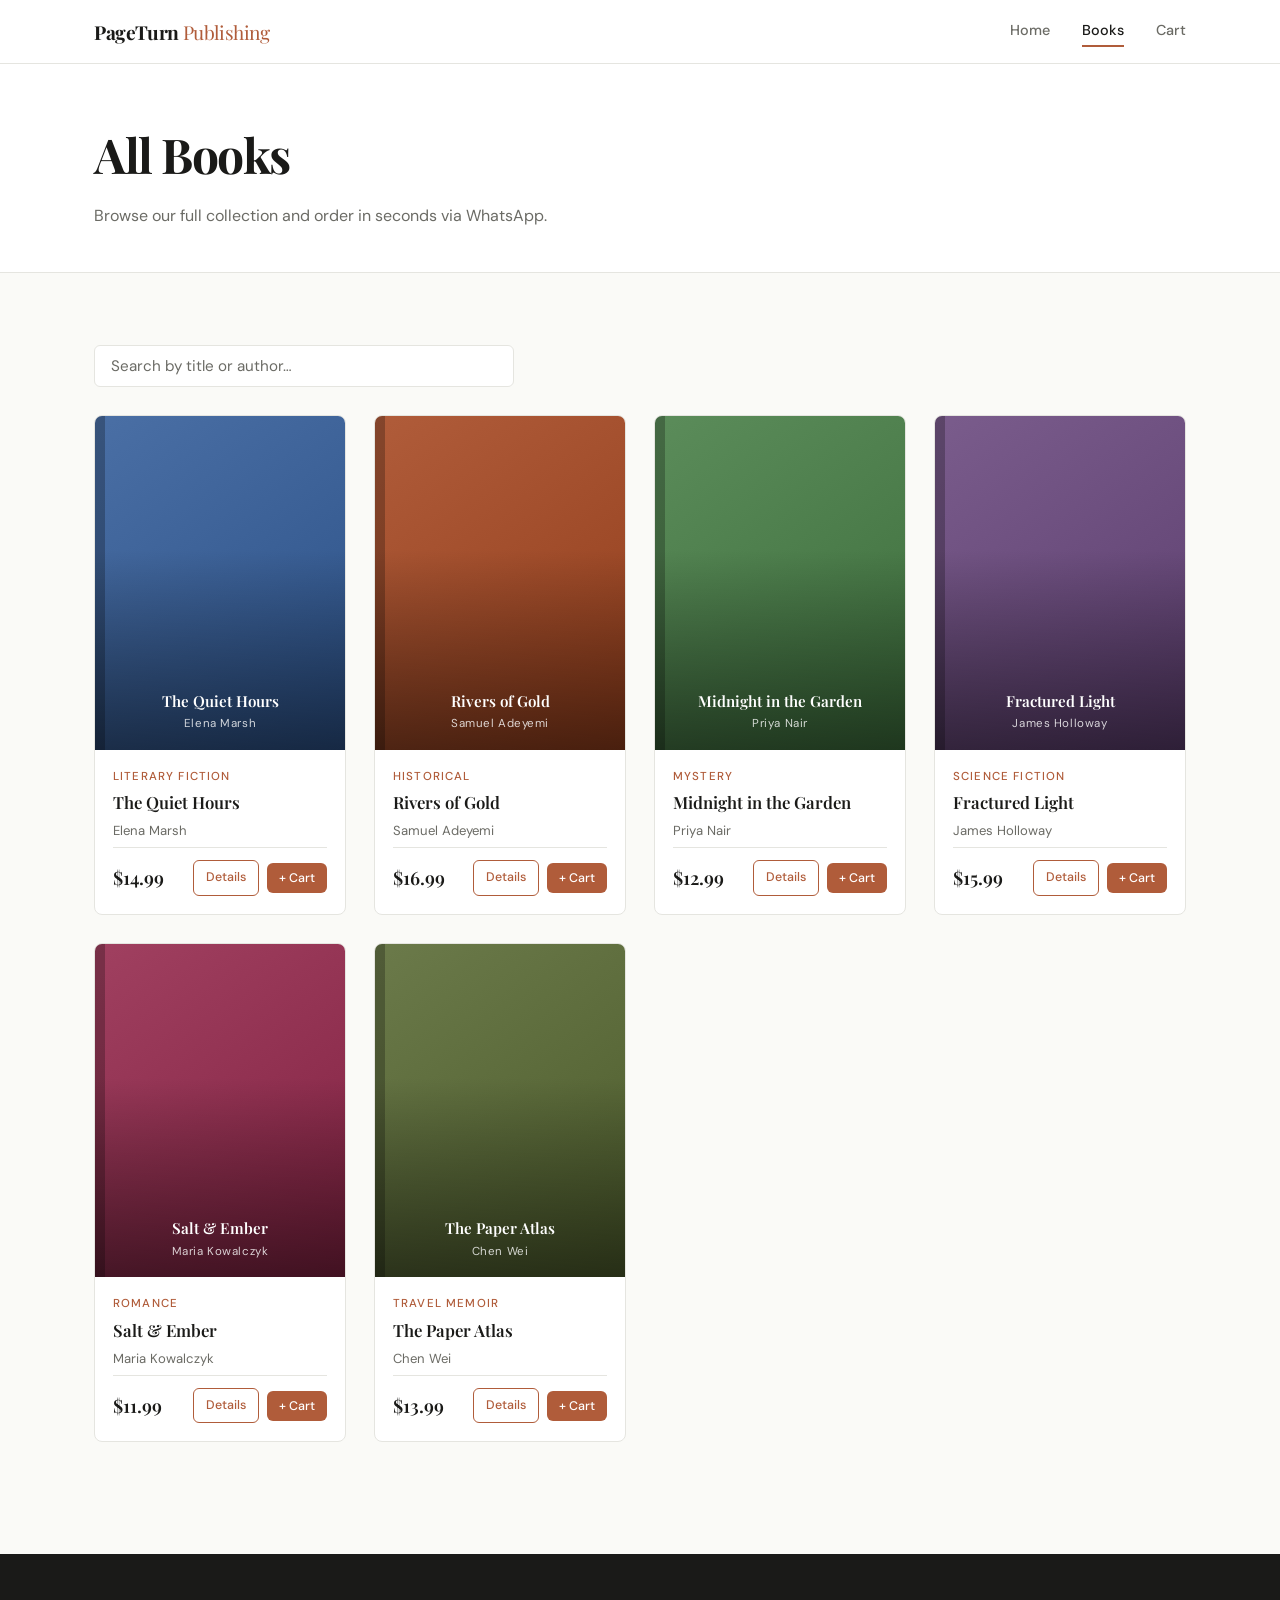
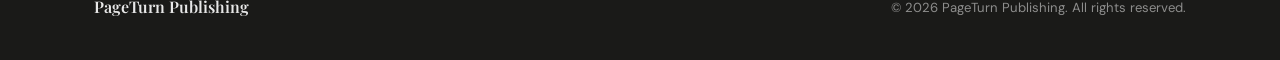
==== commit 8d5f9bd7: "version 2.0" ====
--- a/books.html
+++ b/books.html
@@ -42,9 +42,33 @@
   <!-- ============ BOOKS GRID ============ -->
   <section class="section">
     <div class="container">
-      <div class="books-grid" id="allBooksGrid">
-        <!-- Cards injected by JS -->
+
+      <!-- Search -->
+      <div class="books-search-wrap">
+        <input
+          type="search"
+          id="bookSearch"
+          class="books-search-input"
+          placeholder="Search by title or author…"
+          autocomplete="off"
+        />
       </div>
+
+      <!-- Grid -->
+      <div class="books-grid" id="allBooksGrid"></div>
+
+      <!-- Empty state -->
+      <p class="books-empty-msg" id="booksEmptyMsg" style="display:none">
+        No books found. Try a different search.
+      </p>
+
+      <!-- Load More -->
+      <div class="load-more-wrap">
+        <button class="btn btn-outline" id="loadMoreBtn" style="display:none">
+          Load More
+        </button>
+      </div>
+
     </div>
   </section>
 
@@ -58,7 +82,7 @@
 
   <script src="app.js"></script>
   <script>
-    renderBooks('allBooksGrid', books);
+    setupBooksPage('bookSearch', 'allBooksGrid', 'loadMoreBtn', 'booksEmptyMsg', books);
   </script>
 </body>
 </html>
--- a/style.css
+++ b/style.css
@@ -579,6 +579,44 @@
 }
 
 /* ============================================
+   SEARCH + LOAD MORE (books.html)
+   ============================================ */
+.books-search-wrap {
+  margin-bottom: 28px;
+}
+
+.books-search-input {
+  width: 100%;
+  max-width: 420px;
+  padding: 10px 16px;
+  border: 1.5px solid var(--color-border);
+  border-radius: var(--radius-btn);
+  font-family: var(--font-body);
+  font-size: 0.95rem;
+  color: var(--color-text);
+  background: var(--color-surface);
+  outline: none;
+  transition: border-color 0.2s, box-shadow 0.2s;
+}
+.books-search-input::placeholder { color: var(--color-muted); }
+.books-search-input:focus {
+  border-color: var(--color-accent);
+  box-shadow: 0 0 0 3px rgba(176, 92, 58, 0.12);
+}
+
+.books-empty-msg {
+  text-align: center;
+  color: var(--color-muted);
+  font-size: 0.95rem;
+  padding: 48px 0;
+}
+
+.load-more-wrap {
+  text-align: center;
+  margin-top: 40px;
+}
+
+/* ============================================
    RESPONSIVE — TABLET
    ============================================ */
 @media (max-width: 900px) {
@@ -625,6 +663,28 @@
   .card-title { font-size: 0.9rem; }
   .card-price { font-size: 1rem; }
   .btn { font-size: 0.8rem; padding: 9px 14px; }
+  
+/* --- AFTER (replace with this) --- */
+.card-footer {
+  flex-wrap: wrap;
+  gap: 8px;
+  align-items: flex-start;   /* prevent stretch when wrapped */
+}
+
+.card-actions {
+  flex-wrap: wrap;           /* ← THIS was missing; causes overflow */
+  gap: 6px;
+}
+
+.card-footer a,
+.card-footer button,
+.card-actions a,
+.card-actions button {
+  flex: 1 1 auto;
+  min-width: 0;
+  text-align: center;
+  white-space: nowrap;
+}
 
   /* Footer */
   .footer-inner { flex-direction: column; align-items: flex-start; }
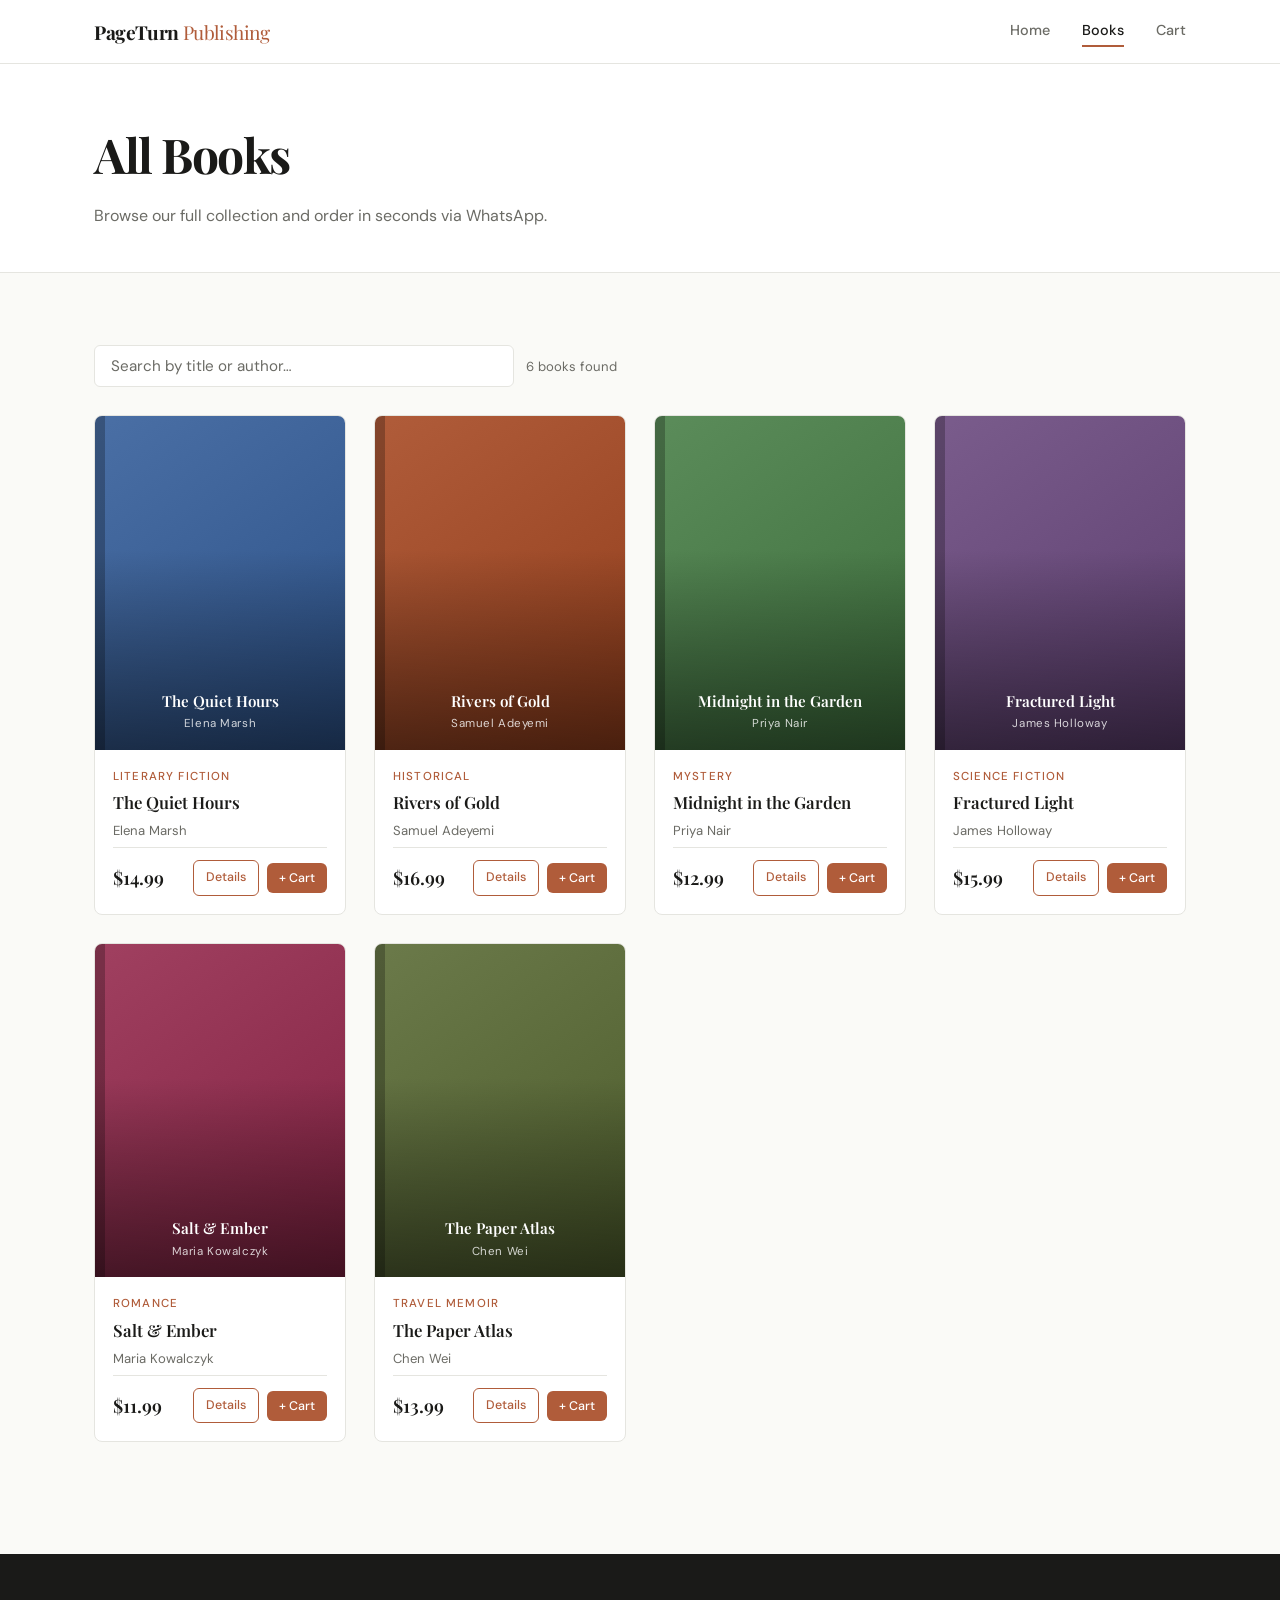
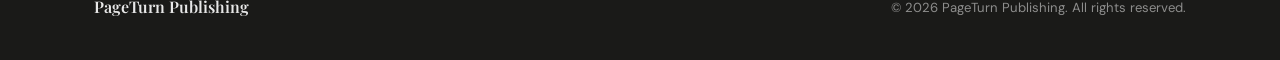
==== commit 55931d97: "version 2.1" ====
--- a/books.html
+++ b/books.html
@@ -52,6 +52,7 @@
           placeholder="Search by title or author…"
           autocomplete="off"
         />
+        <span class="books-result-count" id="booksResultCount"></span>
       </div>
 
       <!-- Grid -->
@@ -82,7 +83,7 @@
 
   <script src="app.js"></script>
   <script>
-    setupBooksPage('bookSearch', 'allBooksGrid', 'loadMoreBtn', 'booksEmptyMsg', books);
+    setupBooksPage('bookSearch', 'allBooksGrid', 'loadMoreBtn', 'booksEmptyMsg', 'booksResultCount');
   </script>
 </body>
 </html>
--- a/style.css
+++ b/style.css
@@ -583,6 +583,10 @@
    ============================================ */
 .books-search-wrap {
   margin-bottom: 28px;
+  display: flex;
+  align-items: center;
+  gap: 12px;
+  flex-wrap: wrap;
 }
 
 .books-search-input {
@@ -604,7 +608,15 @@
   box-shadow: 0 0 0 3px rgba(176, 92, 58, 0.12);
 }
 
-.books-empty-msg {
+/* Result count label */
+.books-result-count {
+  font-size: 0.82rem;
+  color: var(--color-muted);
+  white-space: nowrap;
+}
+
+.books-empty-msg,
+.books-loading-msg {
   text-align: center;
   color: var(--color-muted);
   font-size: 0.95rem;
@@ -614,6 +626,48 @@
 .load-more-wrap {
   text-align: center;
   margin-top: 40px;
+}
+
+/* ============================================
+   HERO SEARCH (index.html)
+   ============================================ */
+.hero-search-wrap {
+  display: flex;
+  gap: 8px;
+  align-items: center;
+  margin-bottom: 24px;
+  flex-wrap: wrap;
+}
+
+.hero-search-input {
+  flex: 1;
+  min-width: 0;
+  max-width: 340px;
+  padding: 12px 18px;
+  border: 1.5px solid var(--color-border);
+  border-radius: var(--radius-btn);
+  font-family: var(--font-body);
+  font-size: 0.95rem;
+  color: var(--color-text);
+  background: var(--color-surface);
+  outline: none;
+  transition: border-color 0.2s, box-shadow 0.2s;
+}
+.hero-search-input::placeholder { color: var(--color-muted); }
+.hero-search-input:focus {
+  border-color: var(--color-accent);
+  box-shadow: 0 0 0 3px rgba(176, 92, 58, 0.12);
+}
+
+.hero-search-btn {
+  white-space: nowrap;
+  flex-shrink: 0;
+}
+
+@media (max-width: 600px) {
+  .hero-search-wrap { flex-direction: column; align-items: stretch; }
+  .hero-search-input { max-width: 100%; }
+  .hero-search-btn   { width: 100%; justify-content: center; }
 }
 
 /* ============================================
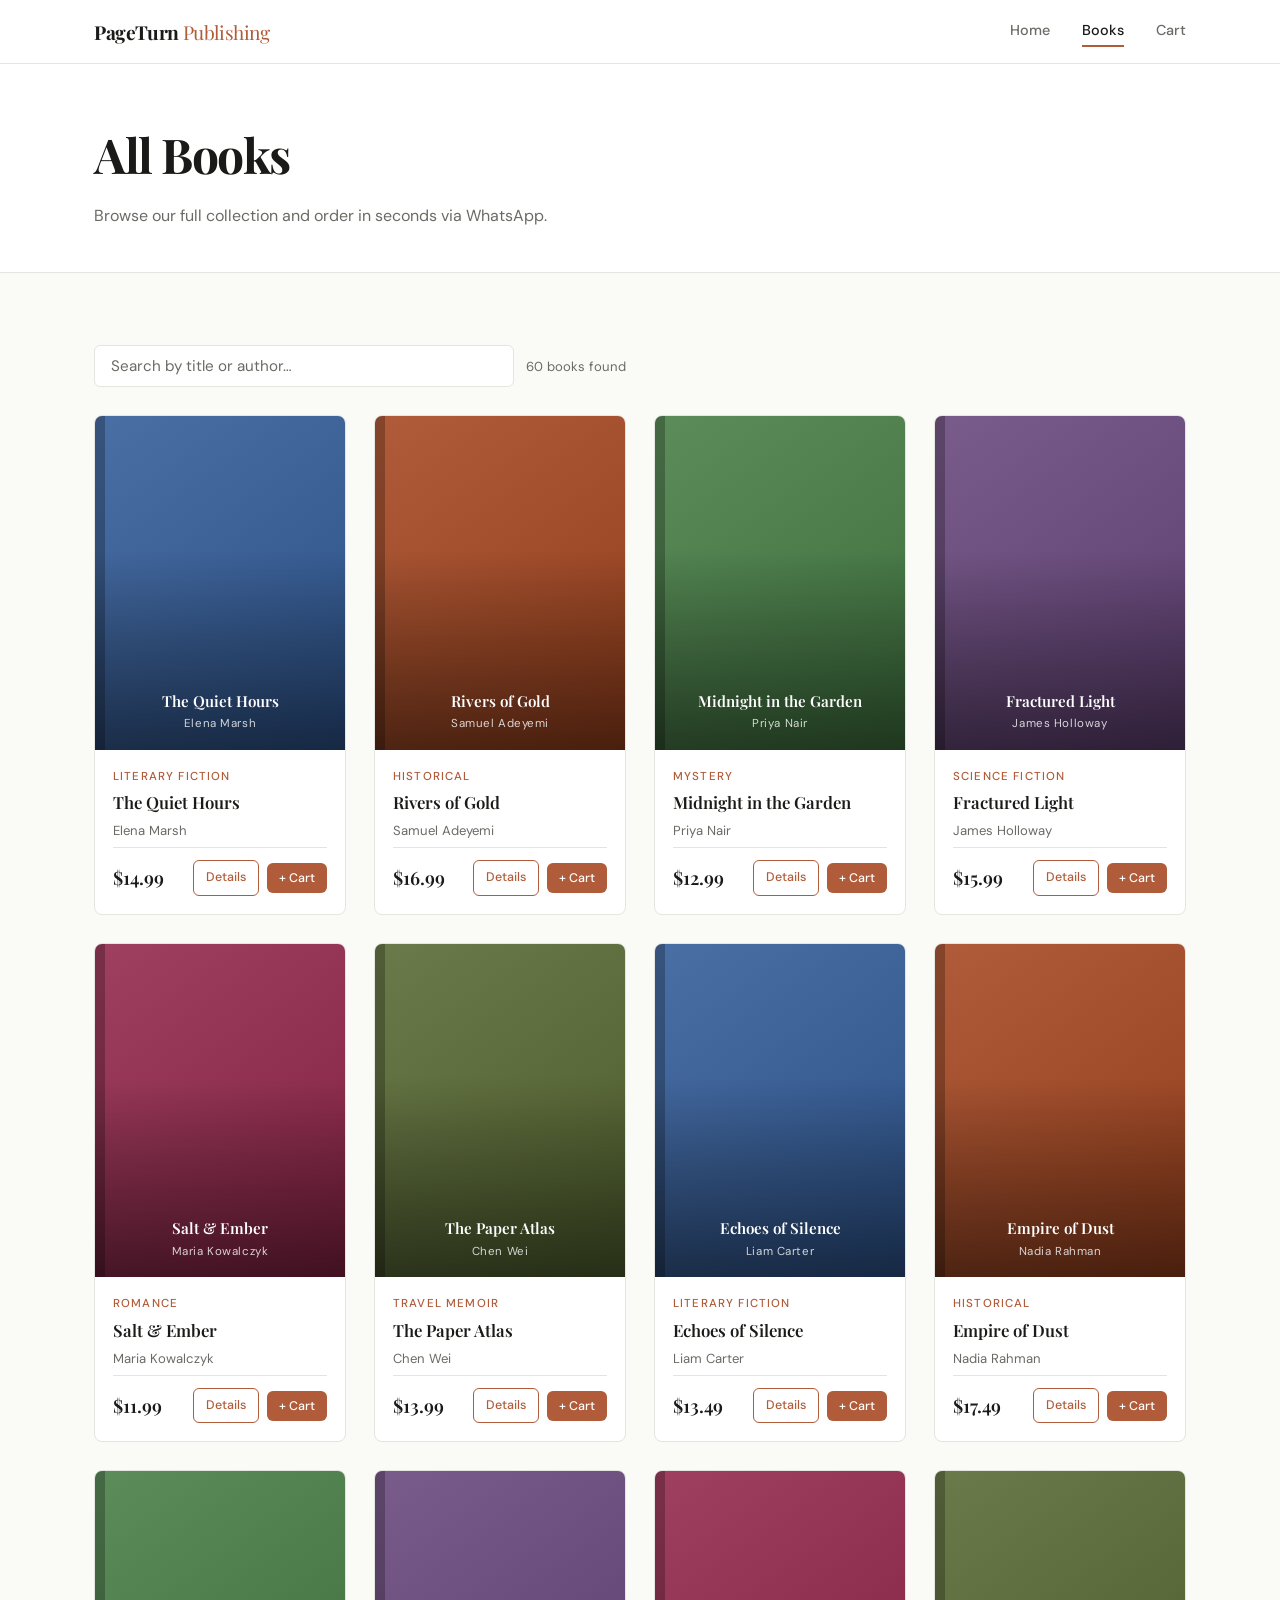
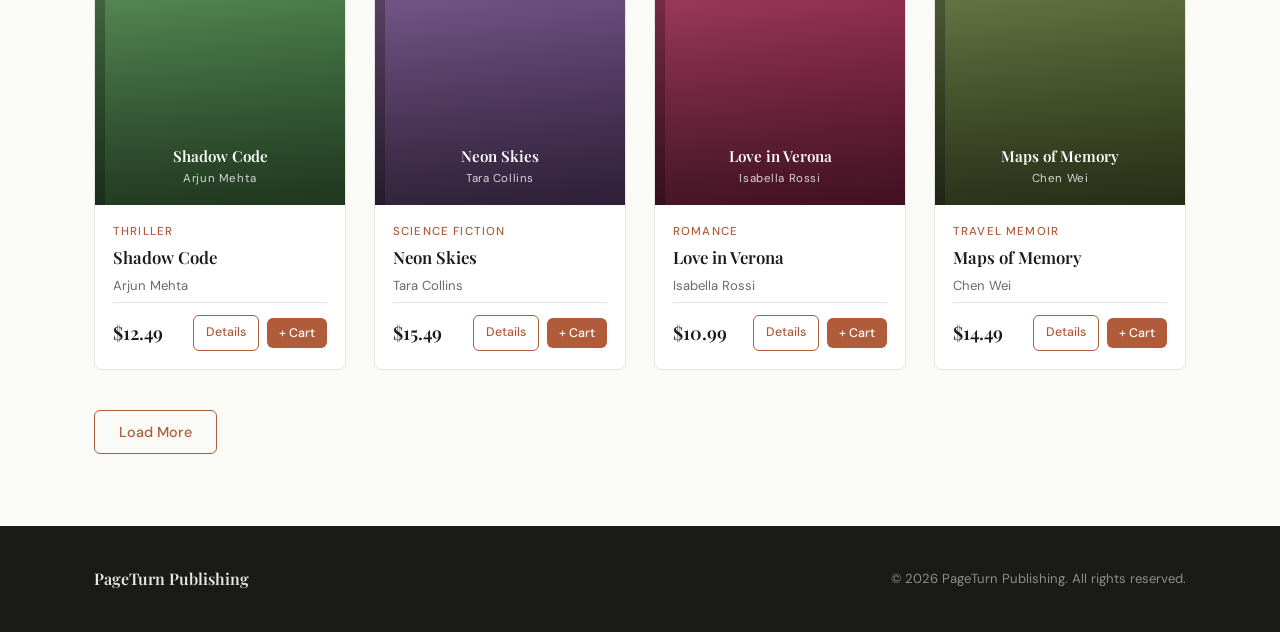
==== commit 5c9c6d6f: "ok  m" ====
--- a/books.html
+++ b/books.html
@@ -86,4 +86,4 @@
     setupBooksPage('bookSearch', 'allBooksGrid', 'loadMoreBtn', 'booksEmptyMsg', 'booksResultCount');
   </script>
 </body>
-</html>
+</html>
--- a/style.css
+++ b/style.css
@@ -986,4 +986,4 @@
   .cart-item-remove  { grid-column: 2; grid-row: 2; }
   .product-btn-row   { flex-direction: column; align-items: flex-start; }
   .product-btn-row .btn { width: 100%; justify-content: center; }
-}
+}
